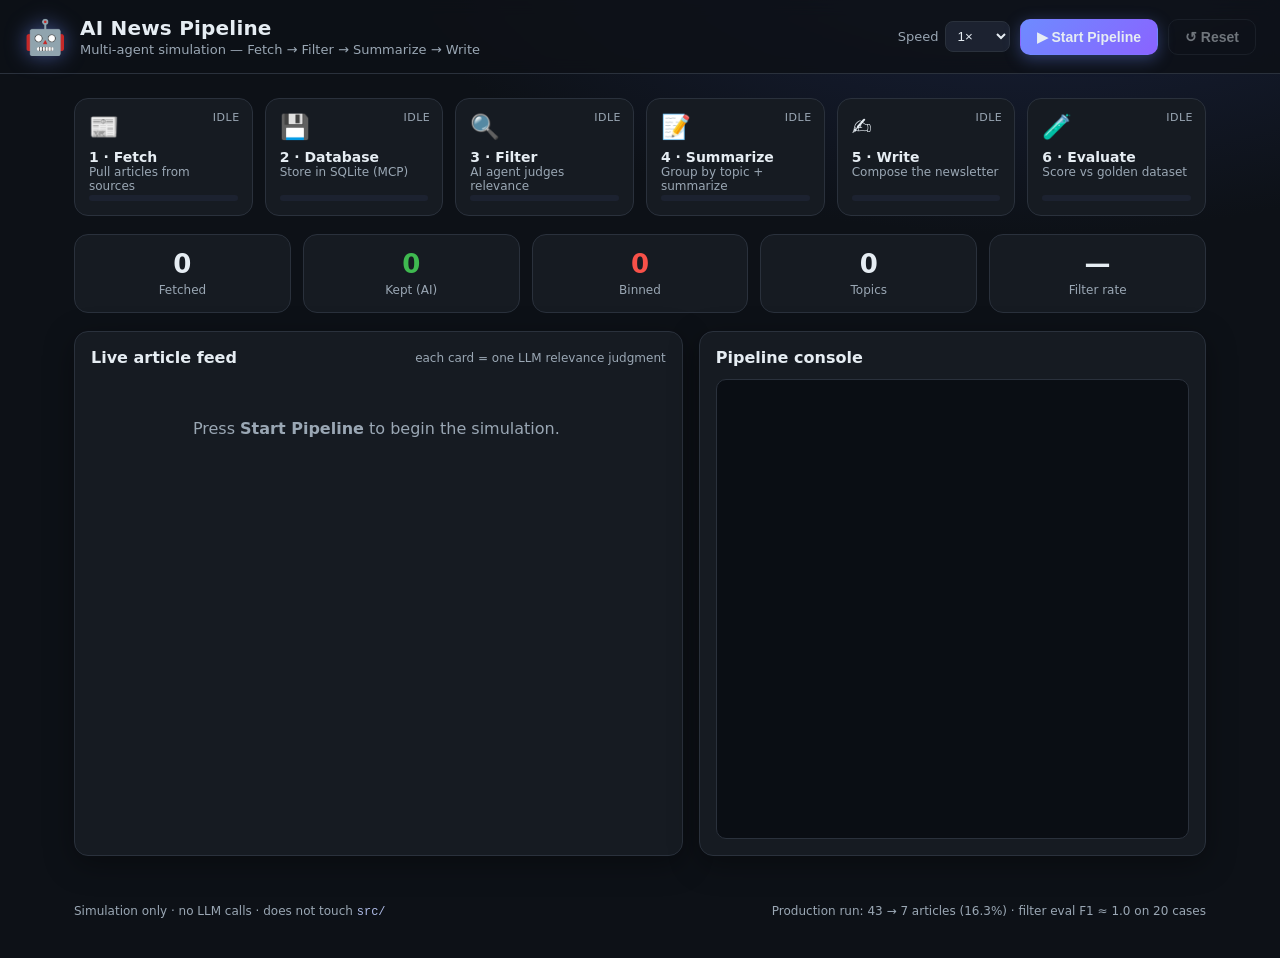
==== demo/index.html @ 3d77aebe "feat(demo): add browser-based pipeline simulation UI Self-contained HTML/CSS/JS demo that replays th" ====
<!DOCTYPE html>
<html lang="en">
<head>
  <meta charset="UTF-8" />
  <meta name="viewport" content="width=device-width, initial-scale=1.0" />
  <title>AI News Pipeline — Live Simulation</title>
  <link rel="stylesheet" href="styles.css" />
</head>
<body>
  <header class="topbar">
    <div class="brand">
      <span class="logo">🤖</span>
      <div>
        <h1>AI News Pipeline</h1>
        <p class="sub">Multi-agent simulation &mdash; Fetch → Filter → Summarize → Write</p>
      </div>
    </div>
    <div class="topbar-actions">
      <label class="speed">
        Speed
        <select id="speed">
          <option value="1.5">0.5×</option>
          <option value="1" selected>1×</option>
          <option value="0.5">2×</option>
          <option value="0.2">5×</option>
        </select>
      </label>
      <button id="startBtn" class="btn btn-primary">▶ Start Pipeline</button>
      <button id="resetBtn" class="btn btn-ghost" disabled>↺ Reset</button>
    </div>
  </header>

  <main>
    <!-- Stage rail -->
    <section class="stages" id="stages">
      <div class="stage" data-stage="fetch">
        <div class="stage-icon">📰</div>
        <div class="stage-body">
          <h3>1 · Fetch</h3>
          <p class="stage-meta" id="meta-fetch">Pull articles from sources</p>
          <div class="bar"><span id="bar-fetch"></span></div>
        </div>
        <div class="stage-status" id="status-fetch">idle</div>
      </div>
      <div class="stage" data-stage="db">
        <div class="stage-icon">💾</div>
        <div class="stage-body">
          <h3>2 · Database</h3>
          <p class="stage-meta" id="meta-db">Store in SQLite (MCP)</p>
          <div class="bar"><span id="bar-db"></span></div>
        </div>
        <div class="stage-status" id="status-db">idle</div>
      </div>
      <div class="stage" data-stage="filter">
        <div class="stage-icon">🔍</div>
        <div class="stage-body">
          <h3>3 · Filter</h3>
          <p class="stage-meta" id="meta-filter">AI agent judges relevance</p>
          <div class="bar"><span id="bar-filter"></span></div>
        </div>
        <div class="stage-status" id="status-filter">idle</div>
      </div>
      <div class="stage" data-stage="summarize">
        <div class="stage-icon">📝</div>
        <div class="stage-body">
          <h3>4 · Summarize</h3>
          <p class="stage-meta" id="meta-summarize">Group by topic + summarize</p>
          <div class="bar"><span id="bar-summarize"></span></div>
        </div>
        <div class="stage-status" id="status-summarize">idle</div>
      </div>
      <div class="stage" data-stage="write">
        <div class="stage-icon">✍️</div>
        <div class="stage-body">
          <h3>5 · Write</h3>
          <p class="stage-meta" id="meta-write">Compose the newsletter</p>
          <div class="bar"><span id="bar-write"></span></div>
        </div>
        <div class="stage-status" id="status-write">idle</div>
      </div>
      <div class="stage" data-stage="evaluate">
        <div class="stage-icon">🧪</div>
        <div class="stage-body">
          <h3>6 · Evaluate</h3>
          <p class="stage-meta" id="meta-evaluate">Score vs golden dataset</p>
          <div class="bar"><span id="bar-evaluate"></span></div>
        </div>
        <div class="stage-status" id="status-evaluate">idle</div>
      </div>
    </section>

    <!-- KPI strip -->
    <section class="kpis">
      <div class="kpi"><span class="kpi-num" id="kpi-fetched">0</span><span class="kpi-lbl">Fetched</span></div>
      <div class="kpi"><span class="kpi-num kpi-good" id="kpi-kept">0</span><span class="kpi-lbl">Kept (AI)</span></div>
      <div class="kpi"><span class="kpi-num kpi-bad" id="kpi-binned">0</span><span class="kpi-lbl">Binned</span></div>
      <div class="kpi"><span class="kpi-num" id="kpi-topics">0</span><span class="kpi-lbl">Topics</span></div>
      <div class="kpi"><span class="kpi-num" id="kpi-rate">—</span><span class="kpi-lbl">Filter rate</span></div>
    </section>

    <div class="grid">
      <!-- Live article feed -->
      <section class="panel">
        <div class="panel-head">
          <h2>Live article feed</h2>
          <span class="hint">each card = one LLM relevance judgment</span>
        </div>
        <div id="feed" class="feed">
          <div class="empty">Press <b>Start Pipeline</b> to begin the simulation.</div>
        </div>
      </section>

      <!-- Console -->
      <section class="panel">
        <div class="panel-head"><h2>Pipeline console</h2></div>
        <pre id="console" class="console"></pre>
      </section>
    </div>

    <!-- Evaluation results -->
    <section class="panel eval-panel" id="evalPanel" hidden>
      <div class="panel-head">
        <h2>🧪 Filter Quality — Evaluation (Milestone 5)</h2>
        <span class="badge-replay" title="The demo does not call the LLM. Aggregate metrics and PASS/FAIL are from a real verified Gemini run; individual case scores 7–20 are illustrative.">⟳ Replay of verified run · metrics real · per-case scores illustrative</span>
      </div>

      <div class="metrics" id="metrics"></div>

      <div class="ba-row" id="baRow"></div>

      <h3 class="cases-title">Golden test cases <span id="caseCount" class="hint"></span></h3>
      <div class="cases" id="cases"></div>
    </section>

    <!-- Newsletter output -->
    <section class="panel newsletter-panel" id="newsletterPanel" hidden>
      <div class="panel-head">
        <h2>📄 Generated Newsletter</h2>
        <div class="news-actions">
          <button id="prevPage" class="btn btn-ghost">← Prev</button>
          <span id="pageInd" class="page-ind">Page 1 / 1</span>
          <button id="nextPage" class="btn btn-ghost">Next →</button>
          <span class="divider"></span>
          <button id="dlMd" class="btn btn-primary">⬇ Download .md</button>
          <button id="dlHtml" class="btn btn-ghost">⬇ .html</button>
          <button id="printBtn" class="btn btn-ghost">🖨 Print / PDF</button>
        </div>
      </div>
      <div id="pages" class="pages"></div>
    </section>
  </main>

  <footer class="foot">
    <span>Simulation only · no LLM calls · does not touch <code>src/</code></span>
    <span>Production run: 43 → 7 articles (16.3%) · filter eval F1 ≈ 1.0 on 20 cases</span>
  </footer>

  <script src="data.js"></script>
  <script src="app.js"></script>
</body>
</html>
---- demo/styles.css ----
:root {
  --bg: #0d1117;
  --panel: #161b22;
  --panel-2: #1c2230;
  --border: #2a313c;
  --text: #e6edf3;
  --muted: #9aa7b4;
  --accent: #6e8bff;
  --accent-2: #8a63ff;
  --good: #3fb950;
  --bad: #f85149;
  --warn: #d29922;
  --shadow: 0 8px 30px rgba(0, 0, 0, 0.35);
  --radius: 14px;
}

* { box-sizing: border-box; }

body {
  margin: 0;
  font-family: "Segoe UI", system-ui, -apple-system, Roboto, Helvetica, Arial, sans-serif;
  background: radial-gradient(1200px 600px at 80% -10%, #1a2340 0%, var(--bg) 55%);
  color: var(--text);
  min-height: 100vh;
}

/* ---------- top bar ---------- */
.topbar {
  display: flex;
  align-items: center;
  justify-content: space-between;
  gap: 16px;
  padding: 16px 24px;
  border-bottom: 1px solid var(--border);
  position: sticky;
  top: 0;
  background: rgba(13, 17, 23, 0.85);
  backdrop-filter: blur(8px);
  z-index: 10;
  flex-wrap: wrap;
}
.brand { display: flex; align-items: center; gap: 14px; }
.logo { font-size: 34px; filter: drop-shadow(0 0 10px rgba(110,139,255,.5)); }
.topbar h1 { margin: 0; font-size: 20px; letter-spacing: .2px; }
.sub { margin: 2px 0 0; color: var(--muted); font-size: 13px; }
.topbar-actions { display: flex; align-items: center; gap: 10px; flex-wrap: wrap; }
.speed { color: var(--muted); font-size: 13px; display: flex; align-items: center; gap: 6px; }
.speed select {
  background: var(--panel-2); color: var(--text); border: 1px solid var(--border);
  border-radius: 8px; padding: 6px 8px;
}

/* ---------- buttons ---------- */
.btn {
  border: 1px solid var(--border);
  background: var(--panel-2);
  color: var(--text);
  padding: 9px 16px;
  border-radius: 10px;
  font-size: 14px;
  font-weight: 600;
  cursor: pointer;
  transition: transform .08s ease, background .15s ease, border-color .15s ease;
}
.btn:hover:not(:disabled) { transform: translateY(-1px); border-color: var(--accent); }
.btn:disabled { opacity: .45; cursor: not-allowed; }
.btn-primary {
  background: linear-gradient(135deg, var(--accent), var(--accent-2));
  border-color: transparent;
  box-shadow: 0 4px 16px rgba(110,139,255,.35);
}
.btn-ghost { background: transparent; }

/* ---------- main layout ---------- */
main { max-width: 1180px; margin: 0 auto; padding: 24px; }

/* ---------- stage rail ---------- */
.stages {
  display: grid;
  grid-template-columns: repeat(6, 1fr);
  gap: 12px;
  margin-bottom: 18px;
}
.stage {
  background: var(--panel);
  border: 1px solid var(--border);
  border-radius: var(--radius);
  padding: 14px;
  display: flex;
  flex-direction: column;
  gap: 8px;
  position: relative;
  transition: border-color .2s ease, box-shadow .2s ease, transform .2s ease;
}
.stage-icon { font-size: 24px; }
.stage h3 { margin: 0; font-size: 14px; }
.stage-meta { margin: 0; color: var(--muted); font-size: 12px; min-height: 30px; }
.stage-status {
  position: absolute; top: 12px; right: 12px;
  font-size: 11px; text-transform: uppercase; letter-spacing: .5px;
  color: var(--muted);
}
.bar { height: 6px; background: var(--panel-2); border-radius: 99px; overflow: hidden; }
.bar > span { display: block; height: 100%; width: 0%;
  background: linear-gradient(90deg, var(--accent), var(--accent-2));
  transition: width .25s ease; }

.stage.running { border-color: var(--accent); box-shadow: 0 0 0 1px var(--accent), 0 8px 24px rgba(110,139,255,.18); }
.stage.running .stage-status { color: var(--accent); }
.stage.done { border-color: var(--good); }
.stage.done .stage-status { color: var(--good); }
.stage.done .stage-status::before { content: "✓ "; }

/* ---------- KPIs ---------- */
.kpis { display: grid; grid-template-columns: repeat(5, 1fr); gap: 12px; margin-bottom: 18px; }
.kpi {
  background: var(--panel); border: 1px solid var(--border); border-radius: var(--radius);
  padding: 14px; text-align: center;
}
.kpi-num { display: block; font-size: 26px; font-weight: 700; }
.kpi-good { color: var(--good); }
.kpi-bad { color: var(--bad); }
.kpi-lbl { color: var(--muted); font-size: 12px; }

/* ---------- grid panels ---------- */
.grid { display: grid; grid-template-columns: 1.2fr 1fr; gap: 16px; }
.panel {
  background: var(--panel); border: 1px solid var(--border); border-radius: var(--radius);
  padding: 16px; box-shadow: var(--shadow);
}
.panel-head { display: flex; align-items: center; justify-content: space-between; gap: 10px; margin-bottom: 12px; flex-wrap: wrap; }
.panel-head h2 { margin: 0; font-size: 16px; }
.hint { color: var(--muted); font-size: 12px; }

/* ---------- feed ---------- */
.feed { display: flex; flex-direction: column; gap: 10px; max-height: 460px; overflow-y: auto; padding-right: 4px; }
.empty { color: var(--muted); text-align: center; padding: 40px 0; }
.card {
  border: 1px solid var(--border); border-radius: 12px; padding: 12px;
  background: var(--panel-2);
  display: grid; grid-template-columns: 46px 1fr auto; gap: 12px; align-items: center;
  animation: slidein .35s ease;
}
@keyframes slidein { from { opacity: 0; transform: translateY(8px); } to { opacity: 1; transform: none; } }
.card.judging { border-color: var(--accent); }
.card.keep { border-left: 3px solid var(--good); }
.card.bin { border-left: 3px solid var(--bad); opacity: .75; }
.score {
  width: 46px; height: 46px; border-radius: 10px; display: grid; place-items: center;
  font-weight: 700; font-size: 16px; background: #11161f; border: 1px solid var(--border);
}
.score.keep { color: var(--good); border-color: var(--good); }
.score.bin { color: var(--bad); border-color: var(--bad); }
.score.thinking { color: var(--muted); }
.card-title { font-size: 14px; font-weight: 600; margin: 0 0 3px; }
.card-meta { font-size: 12px; color: var(--muted); }
.card-reason { font-size: 12px; color: var(--muted); margin-top: 4px; font-style: italic; }
.tag {
  display: inline-block; font-size: 10px; padding: 2px 7px; border-radius: 99px;
  background: #20283a; color: #aebbe6; margin: 3px 3px 0 0;
}
.verdict { font-size: 12px; font-weight: 700; text-transform: uppercase; letter-spacing: .5px; }
.verdict.keep { color: var(--good); }
.verdict.bin { color: var(--bad); }
.src-pill { display:inline-block; font-size:10px; padding:1px 6px; border-radius:99px; background:#222b3d; color:#9fb0d8; }

/* spinner */
.dots::after { content: "·"; animation: dots 1s steps(3,end) infinite; }
@keyframes dots { 0%{content:"·";} 33%{content:"··";} 66%{content:"···";} }

/* ---------- console ---------- */
.console {
  background: #0a0e14; border: 1px solid var(--border); border-radius: 10px;
  padding: 12px; font-family: "Cascadia Code", "Consolas", monospace; font-size: 12.5px;
  line-height: 1.6; height: 460px; overflow-y: auto; margin: 0; white-space: pre-wrap;
}
.c-info { color: #8aa2ff; }
.c-ok { color: var(--good); }
.c-warn { color: var(--warn); }
.c-bad { color: var(--bad); }
.c-dim { color: var(--muted); }

/* ---------- newsletter ---------- */
.newsletter-panel { margin-top: 18px; }
.news-actions { display: flex; align-items: center; gap: 8px; flex-wrap: wrap; }
.page-ind { color: var(--muted); font-size: 13px; min-width: 84px; text-align: center; }
.divider { width: 1px; height: 22px; background: var(--border); margin: 0 4px; }
.pages { display: flex; justify-content: center; }
.page {
  background: #fbfbf8; color: #1a1a1a; width: 100%; max-width: 720px;
  border-radius: 8px; padding: 48px 56px; box-shadow: var(--shadow);
  font-family: Georgia, "Times New Roman", serif; line-height: 1.65;
}
.page.hidden { display: none; }
.page h1 { font-size: 30px; margin: 0 0 4px; }
.page .kicker { color: #6e8bff; font-weight: 700; letter-spacing: 1px; text-transform: uppercase; font-size: 12px; }
.page .date { color: #666; font-size: 13px; margin-bottom: 20px; }
.page h2 { font-size: 20px; border-bottom: 2px solid #eee; padding-bottom: 6px; margin-top: 26px; }
.page p { font-size: 15px; }
.page .toc { list-style: none; padding: 0; }
.page .toc li { padding: 6px 0; border-bottom: 1px dashed #ddd; display: flex; justify-content: space-between; }
.page .stat-row { display: flex; gap: 18px; margin: 18px 0; }
.page .stat { background: #eef1ff; border-radius: 8px; padding: 12px 16px; flex: 1; text-align: center; }
.page .stat b { display: block; font-size: 22px; color: #3a3a8a; }
.page .stat span { font-size: 12px; color: #666; }
.page .src { color: #888; font-size: 12px; }
.page .footer-note { margin-top: 30px; color: #888; font-size: 12px; border-top: 1px solid #eee; padding-top: 12px; }

/* ---------- evaluation ---------- */
.eval-panel { margin-top: 18px; }
.badge-replay {
  font-size: 11px; font-weight: 600; color: var(--warn);
  background: rgba(210, 153, 34, 0.12); border: 1px solid rgba(210, 153, 34, 0.4);
  padding: 4px 10px; border-radius: 99px; white-space: nowrap; cursor: help;
}
.metrics { display: grid; grid-template-columns: repeat(4, 1fr); gap: 12px; margin-bottom: 16px; }
.metric {
  background: var(--panel-2); border: 1px solid var(--border); border-radius: 12px;
  padding: 16px; text-align: center; position: relative; overflow: hidden;
}
.metric .m-num { font-size: 30px; font-weight: 800; color: var(--good); line-height: 1; }
.metric .m-lbl { color: var(--muted); font-size: 12px; margin-top: 6px; text-transform: uppercase; letter-spacing: .5px; }
.metric .m-delta { font-size: 11px; color: var(--accent); margin-top: 4px; }
.metric .m-ring {
  position: absolute; inset: 0; opacity: .08;
  background: radial-gradient(circle at 50% 120%, var(--good), transparent 60%);
}

.ba-row {
  display: flex; align-items: center; gap: 14px; flex-wrap: wrap;
  background: var(--panel-2); border: 1px solid var(--border); border-radius: 12px;
  padding: 14px 16px; margin-bottom: 18px;
}
.ba-chip { text-align: center; }
.ba-chip b { display: block; font-size: 20px; }
.ba-chip.before b { color: var(--warn); }
.ba-chip.after b { color: var(--good); }
.ba-chip small { color: var(--muted); font-size: 11px; }
.ba-arrow { font-size: 22px; color: var(--accent); }
.ba-fix {
  flex: 1; min-width: 240px; font-size: 13px; color: var(--text);
  border-left: 3px solid var(--good); padding-left: 12px;
}
.ba-fix b { color: var(--good); }

.cases-title { font-size: 14px; margin: 4px 0 10px; }
.cases { display: grid; grid-template-columns: repeat(2, 1fr); gap: 8px; }
.case {
  display: grid; grid-template-columns: 26px 1fr auto auto; gap: 10px; align-items: center;
  background: var(--panel-2); border: 1px solid var(--border); border-radius: 10px;
  padding: 8px 12px; font-size: 13px; animation: slidein .25s ease;
}
.case .ck { font-weight: 800; }
.case.pass { border-left: 3px solid var(--good); }
.case.pass .ck { color: var(--good); }
.case.fail { border-left: 3px solid var(--bad); }
.case.fail .ck { color: var(--bad); }
.case .c-title { white-space: nowrap; overflow: hidden; text-overflow: ellipsis; }
.case .c-exp { font-size: 11px; color: var(--muted); }
.case .c-score { font-size: 12px; font-weight: 700; }
.case.trap .c-title::after { content: " 🪤"; }

@media (max-width: 900px) { .metrics { grid-template-columns: repeat(2, 1fr); } .cases { grid-template-columns: 1fr; } }

/* ---------- footer ---------- */
.foot {
  max-width: 1180px; margin: 24px auto 40px; padding: 0 24px;
  display: flex; justify-content: space-between; gap: 12px; flex-wrap: wrap;
  color: var(--muted); font-size: 12px;
}
.foot code { color: #aebbe6; }

/* ---------- responsive ---------- */
@media (max-width: 900px) {
  .stages, .kpis { grid-template-columns: repeat(2, 1fr); }
  .grid { grid-template-columns: 1fr; }
}

/* ---------- print ---------- */
@media print {
  body { background: #fff; }
  .topbar, .stages, .kpis, .grid, .foot, .news-actions, .eval-panel { display: none !important; }
  .newsletter-panel { border: none; box-shadow: none; padding: 0; }
  .page { box-shadow: none; max-width: 100%; page-break-after: always; }
  .page.hidden { display: block !important; } /* print all pages */
}
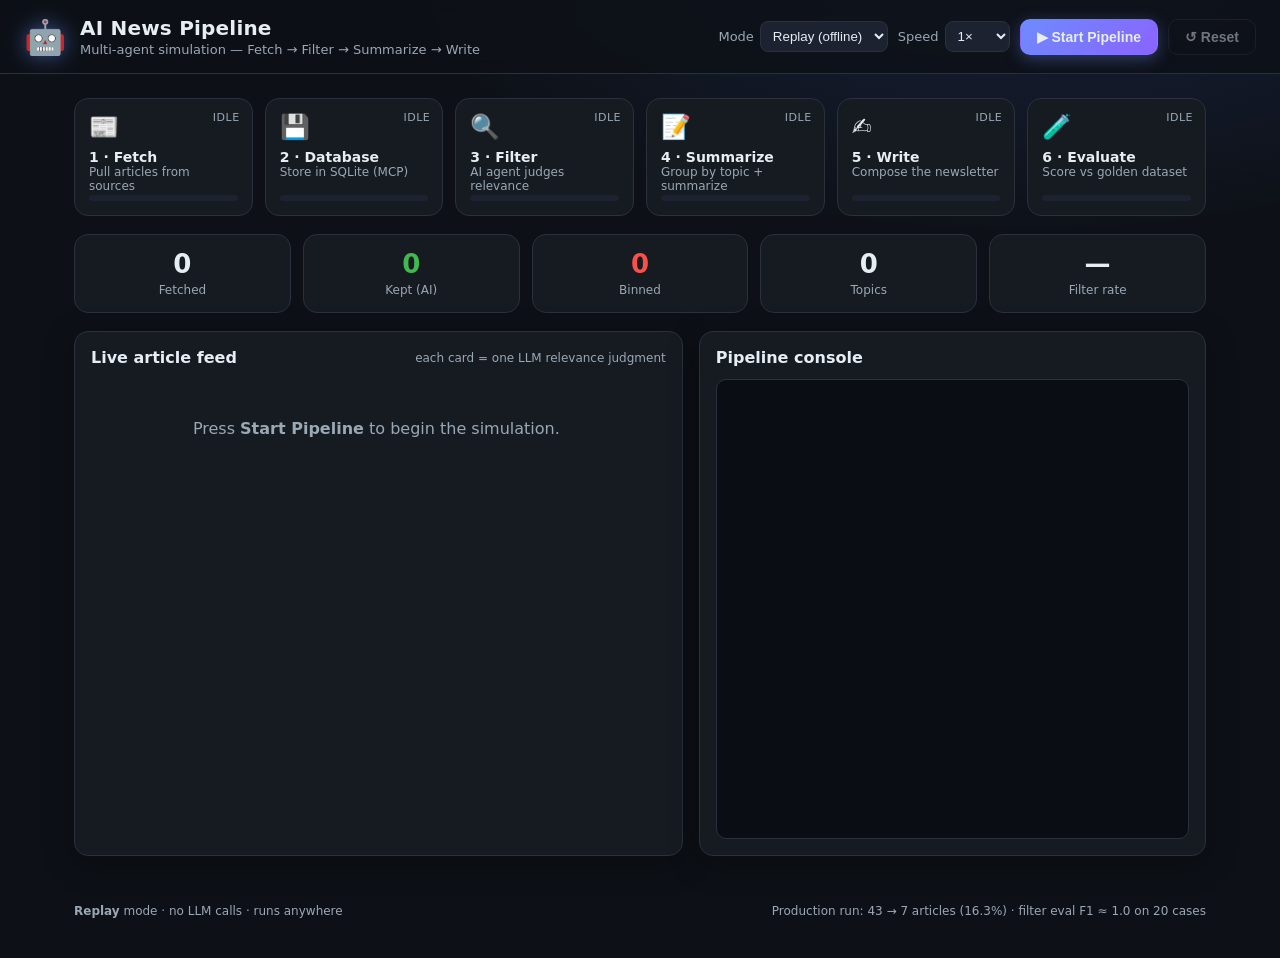
==== commit 985370db: "feat(demo): live real-time backend mode + real PDF download - server.py: aiohttp backend that runs t" ====
--- a/demo/index.html
+++ b/demo/index.html
@@ -16,6 +16,13 @@
       </div>
     </div>
     <div class="topbar-actions">
+      <label class="speed">
+        Mode
+        <select id="mode">
+          <option value="replay" selected>Replay (offline)</option>
+          <option value="live">Live (real LLM)</option>
+        </select>
+      </label>
       <label class="speed">
         Speed
         <select id="speed">
@@ -141,9 +148,10 @@
           <span id="pageInd" class="page-ind">Page 1 / 1</span>
           <button id="nextPage" class="btn btn-ghost">Next →</button>
           <span class="divider"></span>
-          <button id="dlMd" class="btn btn-primary">⬇ Download .md</button>
+          <button id="dlPdf" class="btn btn-primary">⬇ Download PDF</button>
+          <button id="dlMd" class="btn btn-ghost">⬇ .md</button>
           <button id="dlHtml" class="btn btn-ghost">⬇ .html</button>
-          <button id="printBtn" class="btn btn-ghost">🖨 Print / PDF</button>
+          <button id="printBtn" class="btn btn-ghost">🖨 Print</button>
         </div>
       </div>
       <div id="pages" class="pages"></div>
@@ -151,10 +159,11 @@
   </main>
 
   <footer class="foot">
-    <span>Simulation only · no LLM calls · does not touch <code>src/</code></span>
+    <span id="modeNote"><b>Replay</b> mode · no LLM calls · runs anywhere</span>
     <span>Production run: 43 → 7 articles (16.3%) · filter eval F1 ≈ 1.0 on 20 cases</span>
   </footer>
 
+  <script src="vendor/html2pdf.bundle.min.js"></script>
   <script src="data.js"></script>
   <script src="app.js"></script>
 </body>
